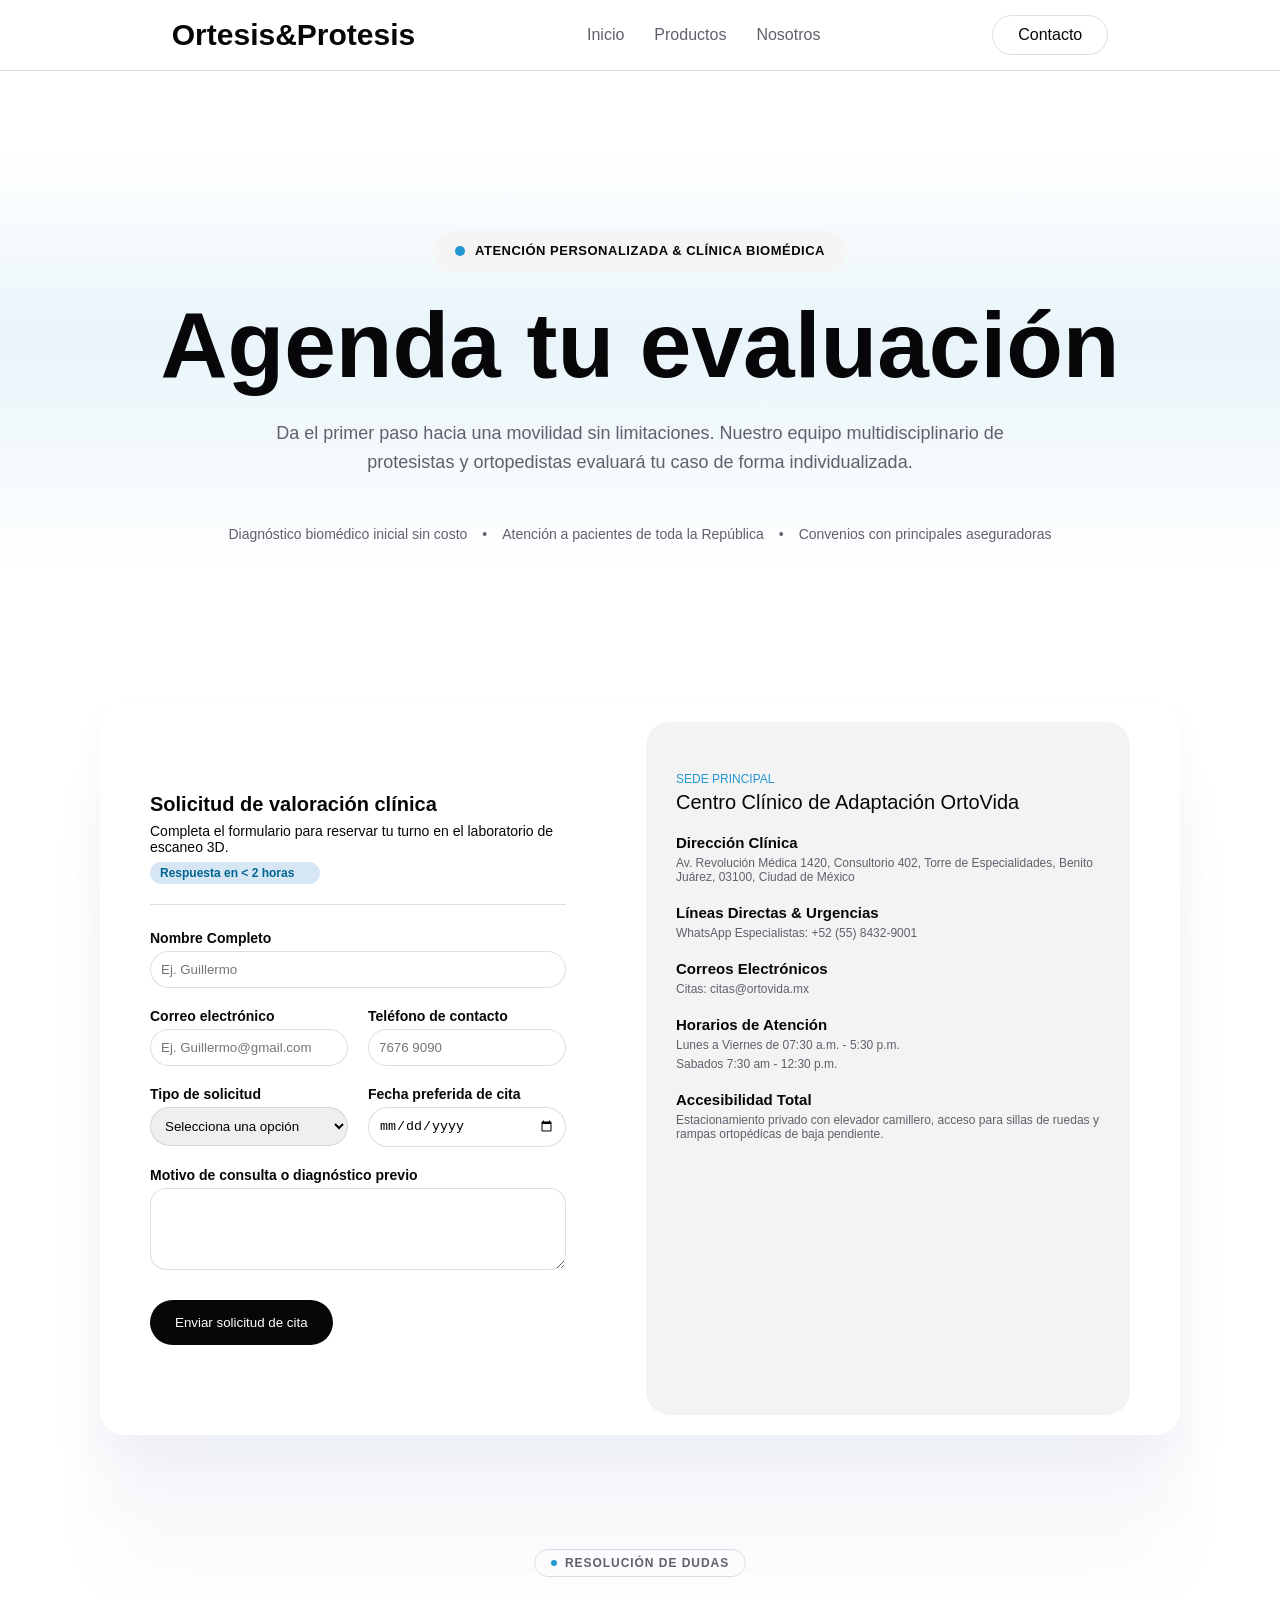
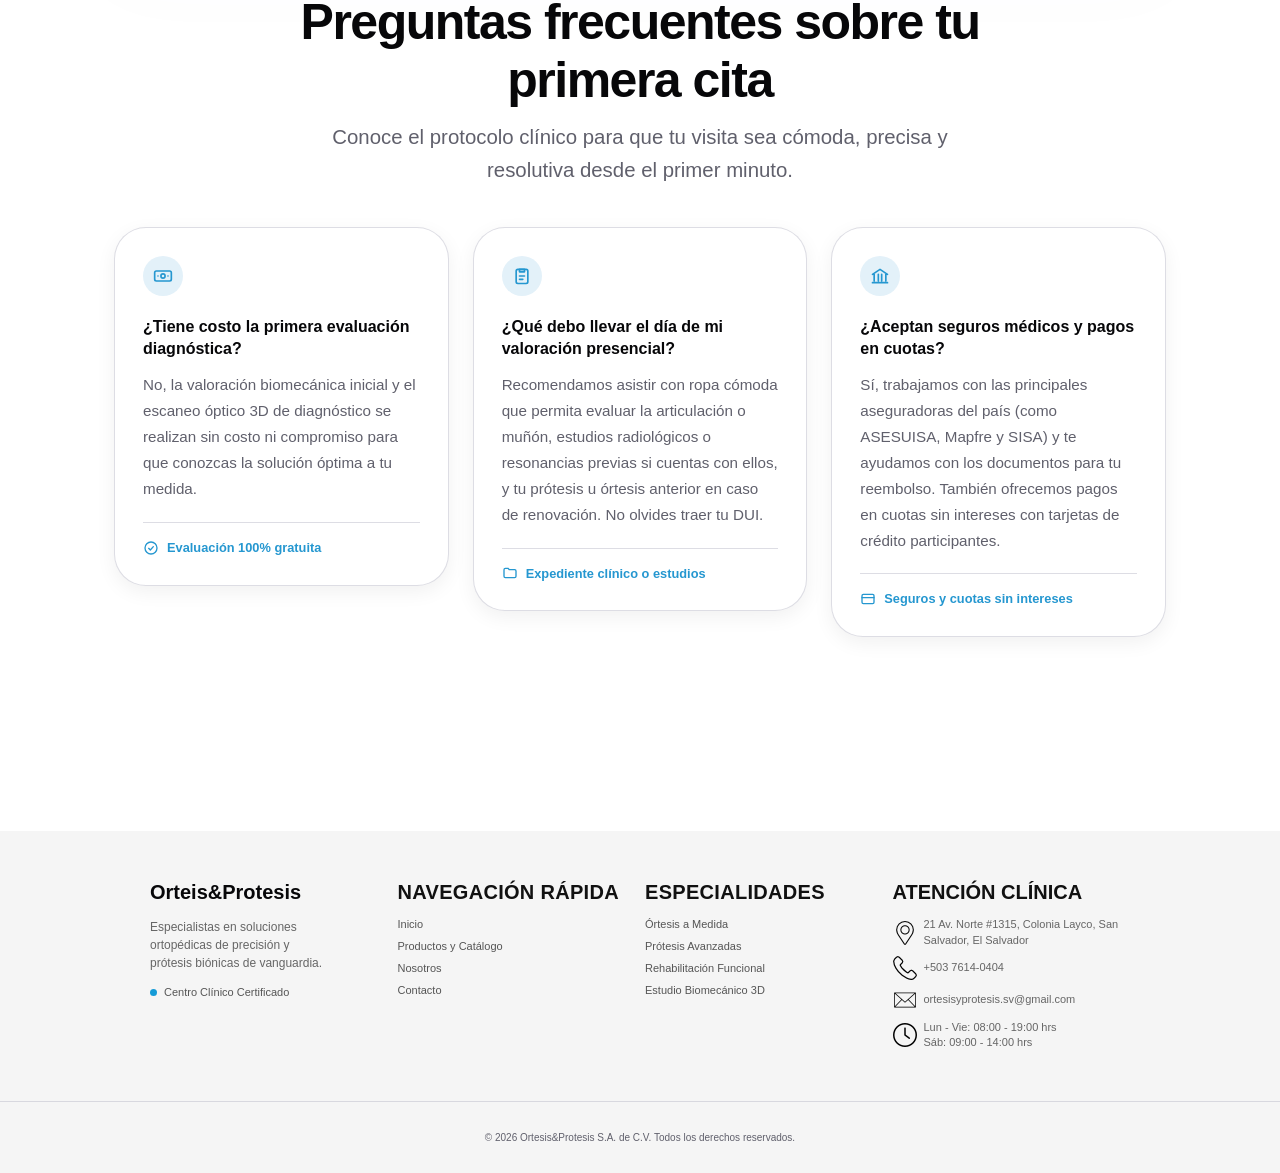
==== contacto.html @ 02fc5004 "first commit" ====
<!DOCTYPE html>
<html lang="es">

<head>
    <meta charset="UTF-8">
    <meta name="viewport" content="width=device-width, initial-scale=1.0">
    <title>Ortesis&Protesis</title>
    <link rel="stylesheet" href="css/base.css">
    <link rel="stylesheet" href="css/contacto.css">
</head>

<body>
    <header>
        <h3>Ortesis&Protesis</h3>
        <input type="checkbox" id="menu-toggle" class="menu-toggle">
        <label for="menu-toggle" class="hamburger">
            <span></span>
            <span></span>
            <span></span>
        </label>
        <nav>
            <ul>
                <li><a class="nav-link" href="index.html">Inicio</a></li>
                <li><a class="nav-link" href="productos.html">Productos</a></li>
                <li><a class="nav-link" href="nosotros.html">Nosotros</a></li>
            </ul>
        </nav>

        <a href="#" class="nav-link button" id="">Contacto</a>
    </header>

    <section class="cta-banner">
        <div class="blur-button">
            <div></div>
            <p>Atención personalizada & clínica biomédica</p>
        </div>
        <h1>Agenda tu evaluación</h2>
            <p>Da el primer paso hacia una movilidad sin limitaciones. Nuestro equipo
                multidisciplinario de protesistas y ortopedistas evaluará tu caso de forma individualizada.</p>
            <div class="cta-beneficios">
                <span>Diagnóstico biomédico inicial sin costo</span>
                <span>•</span>
                <span>Atención a pacientes de toda la República</span>
                <span>•</span>
                <span>Convenios con principales aseguradoras</span>
            </div>
    </section>

    <section class="formulario">
        <div class="container">

            <div class="form">
                <div class="encabezado">
                    <h3>Solicitud de valoración clínica</h3>
                    <p>Completa el formulario para reservar tu turno en el laboratorio de escaneo 3D.</p>
                    <span>Respuesta en < 2 horas</span>
                </div>
                <div>
           
                    <form action="" method="POST">
                        
                        <div class="inputs">
                            <label for="nombre">Nombre Completo</label>
                            <input type="text" id="nombre" name="nombre" placeholder="Ej. Guillermo" required>
                        </div>

                        <div class="fila-inputs">
                            <div class="inputs">
                                <label for="correo">Correo electrónico</label>
                                <input type="email" id="correo" name="correo" placeholder="Ej. Guillermo@gmail.com" required>
                            </div>
                            <div class="inputs">
                                <label for="telefono">Teléfono de contacto</label>
                                <input type="tel" id="telefono" name="telefono" placeholder="7676 9090" required>
                            </div>
                        </div>

                        <div class="fila-inputs">
                            <div class="inputs">
                                <label for="tipo_solicitud">Tipo de solicitud</label>
                                <select id="tipo_solicitud" name="tipo_solicitud" required>
                                    <option value="" selected disabled>Selecciona una opción</option>
                                    <option value="1">Conusulta de medidas</option>
                                    <option value="2">Consulta con especialista</option>
                                    <option value="3">Consulta de precios</option>
                                </select>
                            </div>
                            <div class="inputs">
                                <label for="fecha_cita">Fecha preferida de cita</label>
                                <input type="date" id="fecha_cita" name="fecha_cita" required>
                            </div>
                        </div>

                        <div class="inputs">
                            <label for="motivo">Motivo de consulta o diagnóstico previo</label>
                            <textarea id="motivo" name="motivo" rows="4"></textarea>
                        </div>

                        <button type="submit">Enviar solicitud de cita</button>
                    </form>
                    <span></span>
                </div>
            </div>

            <div class="info-form">
                <div>
                    <p>SEDE PRINCIPAL</p>
                    <h3>Centro Clínico de Adaptación OrtoVida</h3>
                </div>
                <div>
                    <h6>Dirección Clínica</h6>
                    <p>Av. Revolución Médica 1420, Consultorio 402, Torre de Especialidades, Benito Juárez, 03100, Ciudad de México</p>
                </div>
                <div>
                    <h6>Líneas Directas & Urgencias</h6>
                    <p>WhatsApp Especialistas: +52 (55) 8432-9001</p>
                </div>
                <div>
                    <h6>Correos Electrónicos</h6>
                    <p>Citas: citas@ortovida.mx</p>
                </div>
                <div>
                    <h6>Horarios de Atención</h6>
                    <p>Lunes a Viernes de 07:30 a.m. - 5:30 p.m.</p>
                    <p>Sabados 7:30 am - 12:30 p.m. </p>
                </div>
                <div>
                    <h6>Accesibilidad Total</h6>
                    <p>Estacionamiento privado con elevador camillero, acceso para sillas de ruedas y rampas ortopédicas de baja pendiente.</p>
                </div>
                <iframe
                    src="https://www.google.com/maps/embed?pb=!1m18!1m12!1m3!1d62017.72610389968!2d-89.27735395136718!3d13.711915400000006!2m3!1f0!2f0!3f0!3m2!1i1024!2i768!4f13.1!3m3!1m2!1s0x8f63310952198483%3A0xbe23438e7cc1a178!2sOrtesis%20y%20Pr%C3%B3tesis%20de%20El%20Salvador!5e0!3m2!1ses!2ssv!4v1790892753032!5m2!1ses!2ssv"
                    width="424" height="200" style="border:0;" allowfullscreen="" loading="lazy"
                    referrerpolicy="strict-origin-when-cross-origin"></iframe>
            </div>

        </div>
    </section>

    <section id="faq" class="faq">
        <div class="faq-encabezado">
            <p class="faq-etiqueta"><span class="faq-punto"></span>Resolución de dudas</p>
            <h2>Preguntas frecuentes sobre tu primera cita</h2>
            <p class="faq-subtitulo">Conoce el protocolo clínico para que tu visita sea cómoda,
                precisa y resolutiva desde el primer minuto.</p>
        </div>

        <div class="faq-grid">

            <article class="faq-card">
                <div class="faq-icono" aria-hidden="true">
                    <svg viewBox="0 0 24 24" width="20" height="20" fill="none" stroke="currentColor" stroke-width="2"
                        stroke-linecap="round" stroke-linejoin="round">
                        <rect x="2" y="6" width="20" height="12" rx="2" />
                        <circle cx="12" cy="12" r="2.5" />
                        <path d="M6 12h.01M18 12h.01" />
                    </svg>
                </div>
                <h3>¿Tiene costo la primera evaluación diagnóstica?</h3>
                <p>No, la valoración biomecánica inicial y el escaneo óptico 3D de diagnóstico
                    se realizan sin costo ni compromiso para que conozcas la solución óptima a tu medida.</p>
                <p class="faq-chip">
                    <svg viewBox="0 0 24 24" width="16" height="16" fill="none" stroke="currentColor" stroke-width="2"
                        stroke-linecap="round" stroke-linejoin="round" aria-hidden="true">
                        <circle cx="12" cy="12" r="9" />
                        <path d="m8.5 12.5 2.5 2.5 4.5-5" />
                    </svg>
                    Evaluación 100% gratuita
                </p>
            </article>

            <article class="faq-card">
                <div class="faq-icono" aria-hidden="true">
                    <svg viewBox="0 0 24 24" width="20" height="20" fill="none" stroke="currentColor" stroke-width="2"
                        stroke-linecap="round" stroke-linejoin="round">
                        <rect x="5" y="4" width="14" height="17" rx="2" />
                        <path d="M9 4h6v3H9zM9 12h6M9 16h4" />
                    </svg>
                </div>
                <h3>¿Qué debo llevar el día de mi valoración presencial?</h3>
                <p>Recomendamos asistir con ropa cómoda que permita evaluar la articulación o
                    muñón, estudios radiológicos o resonancias previas si cuentas con ellos, y tu
                    prótesis u órtesis anterior en caso de renovación. No olvides traer tu DUI.</p>
                <p class="faq-chip">
                    <svg viewBox="0 0 24 24" width="16" height="16" fill="none" stroke="currentColor" stroke-width="2"
                        stroke-linecap="round" stroke-linejoin="round" aria-hidden="true">
                        <path d="M3 7a2 2 0 0 1 2-2h4l2 2h8a2 2 0 0 1 2 2v8a2 2 0 0 1-2 2H5a2 2 0 0 1-2-2z" />
                    </svg>
                    Expediente clínico o estudios
                </p>
            </article>

            <article class="faq-card">
                <div class="faq-icono" aria-hidden="true">
                    <svg viewBox="0 0 24 24" width="20" height="20" fill="none" stroke="currentColor" stroke-width="2"
                        stroke-linecap="round" stroke-linejoin="round">
                        <path d="M3 10 12 4l9 6M5 10v8M10 10v8M14 10v8M19 10v8M3 20h18" />
                    </svg>
                </div>
                <h3>¿Aceptan seguros médicos y pagos en cuotas?</h3>
                <p>Sí, trabajamos con las principales aseguradoras del país (como ASESUISA,
                    Mapfre y SISA) y te ayudamos con los documentos para tu reembolso. También
                    ofrecemos pagos en cuotas sin intereses con tarjetas de crédito participantes.</p>
                <p class="faq-chip">
                    <svg viewBox="0 0 24 24" width="16" height="16" fill="none" stroke="currentColor" stroke-width="2"
                        stroke-linecap="round" stroke-linejoin="round" aria-hidden="true">
                        <rect x="3" y="5" width="18" height="14" rx="2" />
                        <path d="M3 10h18" />
                    </svg>
                    Seguros y cuotas sin intereses
                </p>
            </article>

        </div>
    </section>

    <footer class="footer">

        <div class="footer-brand">
            <h3>Orteis&Protesis</h3>

            <p>
                Especialistas en soluciones ortopédicas de precisión y prótesis
                biónicas de vanguardia.
            </p>

            <div class="footer-certified">
                <span></span>
                Centro Clínico Certificado
            </div>
        </div>

        <div class="footer-column">
            <h3>NAVEGACIÓN RÁPIDA</h3>
            <a href="index.html">Inicio</a>
            <a href="productos.html">Productos y Catálogo</a>
            <a href="#">Nosotros</a>
            <a href="contacto.html">Contacto</a>
        </div>

        <div class="footer-column">
            <h3>ESPECIALIDADES</h3>
            <a href="productos.html">Órtesis a Medida</a>
            <a href="productos.html">Prótesis Avanzadas</a>
            <a href="productos.html">Rehabilitación Funcional</a>
            <a href="productos.html">Estudio Biomecánico 3D</a>
        </div>

        <div class="footer-contact">
            <h3>ATENCIÓN CLÍNICA</h3>

            <div class="footer-contact-item">
                <img src="img/footer/direcc.png" alt="direccion">

                <span>21 Av. Norte #1315, Colonia Layco, San Salvador, El Salvador</span>
            </div>

            <div class="footer-contact-item">
                <img src="img/footer/telefono.png" alt="icono de teléfono">

                <span>+503 7614-0404</span>
            </div>

            <div class="footer-contact-item">
                <img src="img/footer/email.png" alt="icono de teléfono">

                <span>ortesisyprotesis.sv@gmail.com</span>
            </div>

            <div class="footer-contact-item">
                <img src="img/footer/reloj.png" alt="">

                <span>Lun - Vie: 08:00 - 19:00 hrs<br>
                    Sáb: 09:00 - 14:00 hrs</span>
            </div>
        </div>
    </footer>
    <div class="derechos">
        <p>© 2026 Ortesis&Protesis S.A. de C.V. Todos los derechos reservados.</p>
    </div>
</body>

</html>
---- css/base.css ----
:root {
    --color-primary: #070709;
    --color-secondary: #60606C;
    --color-tertiary: #2597D0;
    --color-neutral: #FFFFFF;
    --font-heading: "Plus Jakarta Sans", sans-serif;
    --font-body: "Inter", sans-serif;
    --font-label: "Inter", sans-serif;
    --color-text-primary: #070709;
    --color-text-secondary: #60606C;
    --color-text-light: #FFFFFF;
    --color-danger: #D62828;
    --color-background: #FFFFFF;
    --color-background-secondary: #F5F5F5;
    --color-border: #bebecc86;
    --radius-small: 8px;
    --radius-medium: 16px;
    --radius-large: 24px;
    --radius-pill: 999px;
    --size-tittle-primary: 100px
}

html {
    overscroll-behavior: none;
}

* {
    box-sizing: border-box;
}

body {
    font-family: var(--font-body);
    color: var(--color-text-primary);
    background-color: var(--color-background);
    margin: 0;
    padding: 0;
}

header {
    display: flex;
    justify-content: space-evenly;
    align-items: center;
    padding: 15px 0;
    border-bottom: 1px solid var(--color-border);
}

header>* {
    display: inline-block;
    margin: 0px;
}

nav>ul {
    display: flex;
    justify-content: center;
    align-items: center;
    gap: 30px;
    list-style: none;
    margin: 0;
    padding: 0;
}

.nav-link {
    text-decoration: none;
    color: var(--color-secondary);
    transition: transform 0.3s ease;
    display: inline-block;
}

.button {
    border: 1px solid var(--color-border);
    padding: 10px 25px;
    border-radius: var(--radius-large);
    color: var(--color-text-primary);
}

.nav-link:hover {
    color: var(--color-text-primary);
    transform: scale(1.17);
}

.button:hover {
    background-color: var(--color-primary);
    color: var(--color-text-light);
}

h1,
h2,
h3 {
    font-family: var(--font-heading);
}

h1 {
    font-size: clamp(2.7rem, 1rem + 6vw, 6.25rem) !important;
}

h2 {
    font-size: clamp(2rem, 1.25rem + 2.5vw, 3.125rem) !important;
}

h3 {
    font-size: clamp(1.5rem, 1rem + 1.5vw, 1.875rem) !important;
}

p {
    font-size: clamp(1rem, 0.875rem + 0.5vw, 2.125rem);
}



.menu-toggle {
    display: none;
}

.hamburger {
    display: none;
    flex-direction: column;
    justify-content: space-between;
    width: 28px;
    height: 20px;
    cursor: pointer;
    z-index: 20;
}

.hamburger span {
    display: block;
    height: 3px;
    width: 100%;
    background-color: var(--color-primary);
    border-radius: 2px;
    transition: transform 0.3s ease, opacity 0.3s ease;
}

.menu-toggle:checked~.hamburger span:nth-child(1) {
    transform: translateY(8.5px) rotate(45deg);
}

.menu-toggle:checked~.hamburger span:nth-child(2) {
    opacity: 0;
}

.menu-toggle:checked~.hamburger span:nth-child(3) {
    transform: translateY(-8.5px) rotate(-45deg);
}

.footer {
    width: 100%;
    padding: 50px 150px;
    display: grid;
    grid-template-columns: repeat(4, 1fr);
    gap: 10px;
    box-sizing: border-box;
    font-family: var(--font-body);
    background-color: #F5F5F5;
    margin-top: 130px;
}

.footer-brand {
    display: flex;
    flex-direction: column;
    gap: 14px;
}

.footer-brand h3 {
    display: inline-block;
    margin: 0px;
    font-size: 20px !important;
}


.footer-brand p {
    max-width: 180px;
    margin: 0;
    font-size: 12px;
    line-height: 1.5;
    color: #666;
}

.footer-certified {
    display: flex;
    align-items: center;
    gap: 7px;
    font-size: 11px;
    color: #555;
}

.footer-certified span {
    width: 7px;
    height: 7px;
    border-radius: 50%;
    background: #159bd7;
}

.footer-column {
    display: flex;
    flex-direction: column;
    gap: 10px;
}

.footer-column h3 {
    margin: 0 0 4px;
    font-size: 20px !important;
    font-weight: 700;
    letter-spacing: 0.3px;
    color: #111;

}

.footer-column a {
    text-decoration: none;
    font-size: 11px;
    color: #555;
    transition: color 0.2s ease;
}

.footer-column a:hover {
    color: #159bd7;
}

.footer-contact {
    display: flex;
    flex-direction: column;
    gap: 8px;
}

.footer-contact h3 {
    margin: 0 0 5px;
    font-size: 20px !important;
    font-weight: 700;
    color: #111;
}

.footer-contact-item {
    display: flex;
    align-items: center;
    gap: 7px;
    font-size: 11px;
    line-height: 1.4;
    color: #666;
}

.footer-contact-item i {
    color: #159bd7;
    font-size: 13px;
    margin-top: 1px;
}

.derechos {
    width: 100%;
    display: flex;
    align-items: center;
    justify-content: center;
    background-color: #F5F5F5;
    border-top: 1px solid var(--color-border);
    padding: 20px;
}

.derechos>p {

    font-size: 10px;
    color: var(--color-secondary);
}

@media (max-width: 768px) {
    header {
        justify-content: space-between;
        padding: 12px 20px;
        position: relative;
    }

    .hamburger {
        display: flex;
    }

    header>.button {
        display: none;
    }

    nav {
        position: absolute;
        top: 100%;
        left: 0;
        width: 100%;
        background-color: var(--color-background);
        border-bottom: 2px solid var(--color-border);
        max-height: 0;
        overflow: hidden;
        transition: max-height 0.35s ease;
    }

    nav>ul {
        flex-direction: column;
        align-items: flex-start;
        gap: 0;
        padding: 10px 20px;
    }

    nav>ul li {
        width: 100%;
        padding: 12px 0;
        border-bottom: 1px solid var(--color-background-secondary);
    }

    .menu-toggle:checked~nav {
        max-height: 300px;
        z-index: 2;
    }
}



@media (max-width: 800px) {
    .footer {
        grid-template-columns: repeat(2, 1fr);
        gap: 35px;
        margin-top: 30px;
    }
}

@media (max-width: 500px) {
    .footer {
        grid-template-columns: 1fr;
        gap: 30px;
        padding: 30px 30px;
        margin-top: 30px;
    }

    .derechos {
        text-align: center;
    }

}
---- css/contacto.css ----
.cta-banner {
    width: 100%;
    max-width: 100%;
    margin: 80px 0;
    padding: 80px 20px;
    text-align: center;
    background: linear-gradient(to bottom, rgba(255, 255, 255, 0) 0%, rgba(37, 151, 208, 0.10) 40%, rgba(255, 255, 255, 0) 90%);
    border: none;
    border-radius: 0;
    box-shadow: none;
    display: flex;
    flex-direction: column;
    align-items: center;
    gap: 20px;
}

.cta-banner .blur-button {
    background: var(--color-background-secondary);
    border: none;
    border-radius: var(--radius-pill);
    padding: 10px 22px;
    display: inline-flex;
    align-items: center;
    gap: 10px;
    width: max-content;
    margin: 0 auto;
}

.cta-banner>* {
    max-width: 1200px;
    width: 100%
}

.cta-banner .blur-button>div {
    width: 10px;
    height: 10px;
    background: var(--color-tertiary);
    border-radius: 50%;
    flex-shrink: 0;
}

.cta-banner .blur-button p {
    text-transform: uppercase;
    font-size: 13px;
    font-weight: 700;
    color: var(--color-primary);
    margin: 0;
    letter-spacing: 0.5px;
}

.cta-banner h1 {
    font-family: var(--font-heading);
    font-size: clamp(2rem, 1.5vw + 1.5rem, 2.6rem);
    color: var(--color-primary);
    margin: 0;
}

.cta-banner p {
    max-width: 750px;
    margin: 0 auto;
    color: var(--color-text-secondary);
    font-size: 18px;
    line-height: 1.6;
}

.cta-beneficios {
    display: flex;
    justify-content: center;
    align-items: center;
    gap: 15px;
    flex-wrap: wrap;
    margin-top: 20px;
    font-size: 14px;
    color: var(--color-text-secondary);
    border-top: none;
    padding-top: 10px;
    width: 100%;
}

.cta-beneficios span {
    display: inline-flex;
    align-items: center;
}

.formulario {
    background-color: var(--color-neutral);
    margin: 50px 100px;
    margin-top: 0px;
}

.container {
    display: flex;
    align-items: center;
    justify-content: center;
    gap: 80px;
    padding: 20px 50px;
    box-shadow: 0px 17px 37px rgba(16, 55, 132, 0.03),
        0px 67px 67px rgba(16, 55, 132, 0.03),
        0px 150px 90px rgba(16, 55, 132, 0.02);
    border-radius: var(--radius-large);

}

.form {
    display: flex;
    flex-direction: column;
    flex-grow: 2;
    flex: 7;
}

.encabezado {
    display: flex;
    flex-direction: column;
    gap: 7px;
    margin-bottom: 25px;
    border-bottom: 1px solid var(--color-border);
    padding-bottom: 20px;
}

.encabezado>* {
    display: inline-block;
    margin: 0px;
}

.encabezado>h3 {
    font-size: 20px !important;
}

.encabezado>p {
    font-size: 14px !important;
}

.encabezado>span {
    background-color: #D7E6F5;
    color: #00658F;
    font-size: 12px !important;
    font-weight: bold;
    width: 170px;
    border-radius: var(--radius-pill);
    padding: 4px 10px;
}

.inputs {
    display: flex;
    flex-direction: column;
    width: 100%;
    gap: 5px;
    margin-bottom: 20px;
}

.inputs>label {
    font-size: 14px;
    font-weight: bold;
}

.inputs>input,
select,
textarea {
    border: 1.5px solid var(--color-border);
    padding: 10px 10px;
    border-radius: var(--radius-pill);
}

.fila-inputs {
    display: flex;
    gap: 20px;
    width: 100%;
}

.info-form {
    background-color: #F3F3F4;
    border-radius: var(--radius-large);
    padding: 50px 30px;
    flex: 3;
}

.info-form>div>h3 {
    font-size: 20px !important;
    font-weight: 500 !important;
}

.info-form>div:first-child>p {
    display: inline-block;
    margin: 0;
    padding: 0;
    color: var(--color-tertiary);
}

.info-form>div h6 {
    font-size: 15px;
}

.info-form>div p {
    font-size: 12px;
    color: var(--color-secondary);
}

.info-form>div>* {
    display: inline-block;
    margin: 0px;
}

.info-form>div {
    display: flex;
    flex-direction: column;
    gap: 5px;
    margin-bottom: 20px;
}

textarea {
    border-radius: var(--radius-medium);
}

button {
    background-color: var(--color-primary);
    border-radius: var(--radius-pill);
    color: var(--color-neutral);
    padding: 15px 25px;
    border: none;
    margin-top: 10px;
    cursor: pointer;
}

button:hover {
    background-color: var(--color-tertiary);
    transform: scale(1.05);
}

iframe {
    border-radius: var(--radius-medium);
}

.faq {
    max-width: 1100px;
    margin: 0 auto;
    padding: 64px 24px;
}

.faq-encabezado {
    text-align: center;
    max-width: 700px;
    margin: 0 auto 40px;
}

.faq-etiqueta {
    display: inline-flex;
    align-items: center;
    gap: 8px;
    margin: 0 0 16px;
    padding: 6px 16px;
    border: 1px solid var(--color-border);
    border-radius: var(--radius-pill);
    font-family: var(--font-label);
    font-size: 0.75rem;
    font-weight: 600;
    letter-spacing: 0.08em;
    text-transform: uppercase;
    color: var(--color-text-secondary);
}

.faq-punto {
    width: 6px;
    height: 6px;
    border-radius: 50%;
    background: var(--color-tertiary);
}

.faq-encabezado h2 {
    margin: 0 0 12px;
    letter-spacing: -0.03em;
}

.faq-subtitulo {
    margin: 0;
    line-height: 1.6;
    color: var(--color-text-secondary);
}

/* Tarjetas */
.faq-grid {
    display: grid;
    grid-template-columns: repeat(3, 1fr);
    gap: 24px;
    align-items: start;
    /* cada tarjeta mide lo que necesita su texto */
}

.faq-card {
    padding: 28px;
    background: var(--color-background);
    border: 1px solid var(--color-border);
    border-radius: 32px;
    box-shadow: 0 6px 20px rgba(7, 7, 9, 0.06);
}

.faq-icono {
    display: flex;
    align-items: center;
    justify-content: center;
    width: 40px;
    height: 40px;
    margin-bottom: 20px;
    border-radius: 50%;
    background: #E3F1F9;
    color: var(--color-tertiary);
}

.faq-card h3 {
    margin: 0 0 12px;
    font-size: 1rem !important;
    /* base.css fuerza el tamaÃ±o de h3 con !important */
    line-height: 1.4;
}

.faq-card p {
    margin: 0;
    font-size: 0.95rem;
    line-height: 1.7;
    color: var(--color-text-secondary);
}

.faq-card p.faq-chip {
    display: flex;
    align-items: center;
    gap: 8px;
    margin-top: 20px;
    padding-top: 16px;
    border-top: 1px solid var(--color-border);
    font-size: 0.8rem;
    font-weight: 600;
    line-height: 1.4;
    color: var(--color-tertiary);
}

@media (max-width: 956px) {

    .container {
        flex-direction: column;
    }

    .container {
        padding: 0px 20px;
    }

    .formulario {
        margin: 0px 0px;
    }

    .info-form {
        padding: 20px 30px;
        margin-bottom: 20px;
        text-align: center;
    }

    iframe {
        width: 100%;
    }

    .faq-grid {
        grid-template-columns: 1fr;
    }

}

@media (max-width: 768px) {
    .cta-banner {
        width: 100%;
        max-width: 100%;
        margin: 40px 0;
        padding: 50px 15px 70px 15px;
        box-sizing: border-box;
        background: linear-gradient(to bottom, rgba(255, 255, 255, 0) 0%, rgba(37, 151, 208, 0.12) 30%, rgba(255, 255, 255, 0) 85%);
        display: flex;
        flex-direction: column;
        align-items: center;
        text-align: center;
    }

    .cta-banner>* {
        width: 100%;
        max-width: 100%;
        margin-left: auto;
        margin-right: auto;
    }

    .cta-beneficios {
        flex-direction: column;
        gap: 8px;
        text-align: center;
    }

    .cta-beneficios span:nth-child(even) {
        display: none;
    }
}
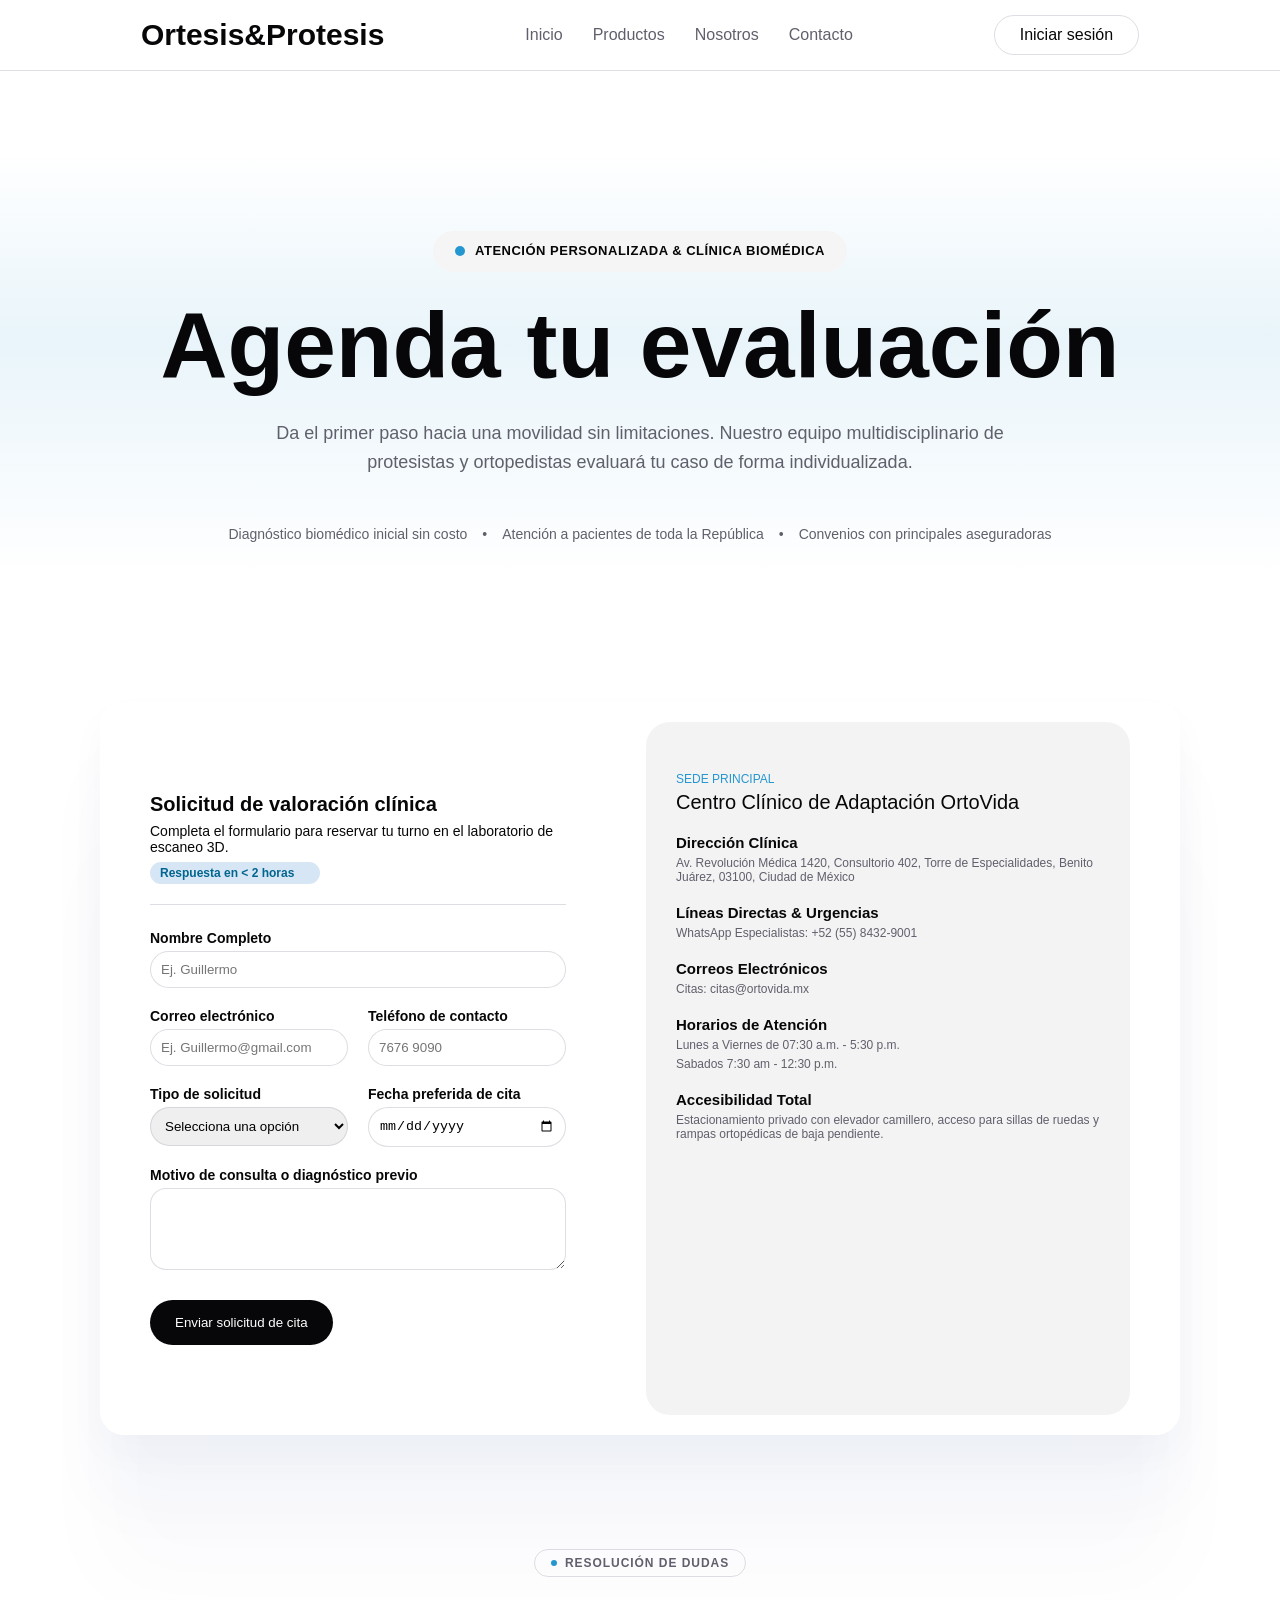
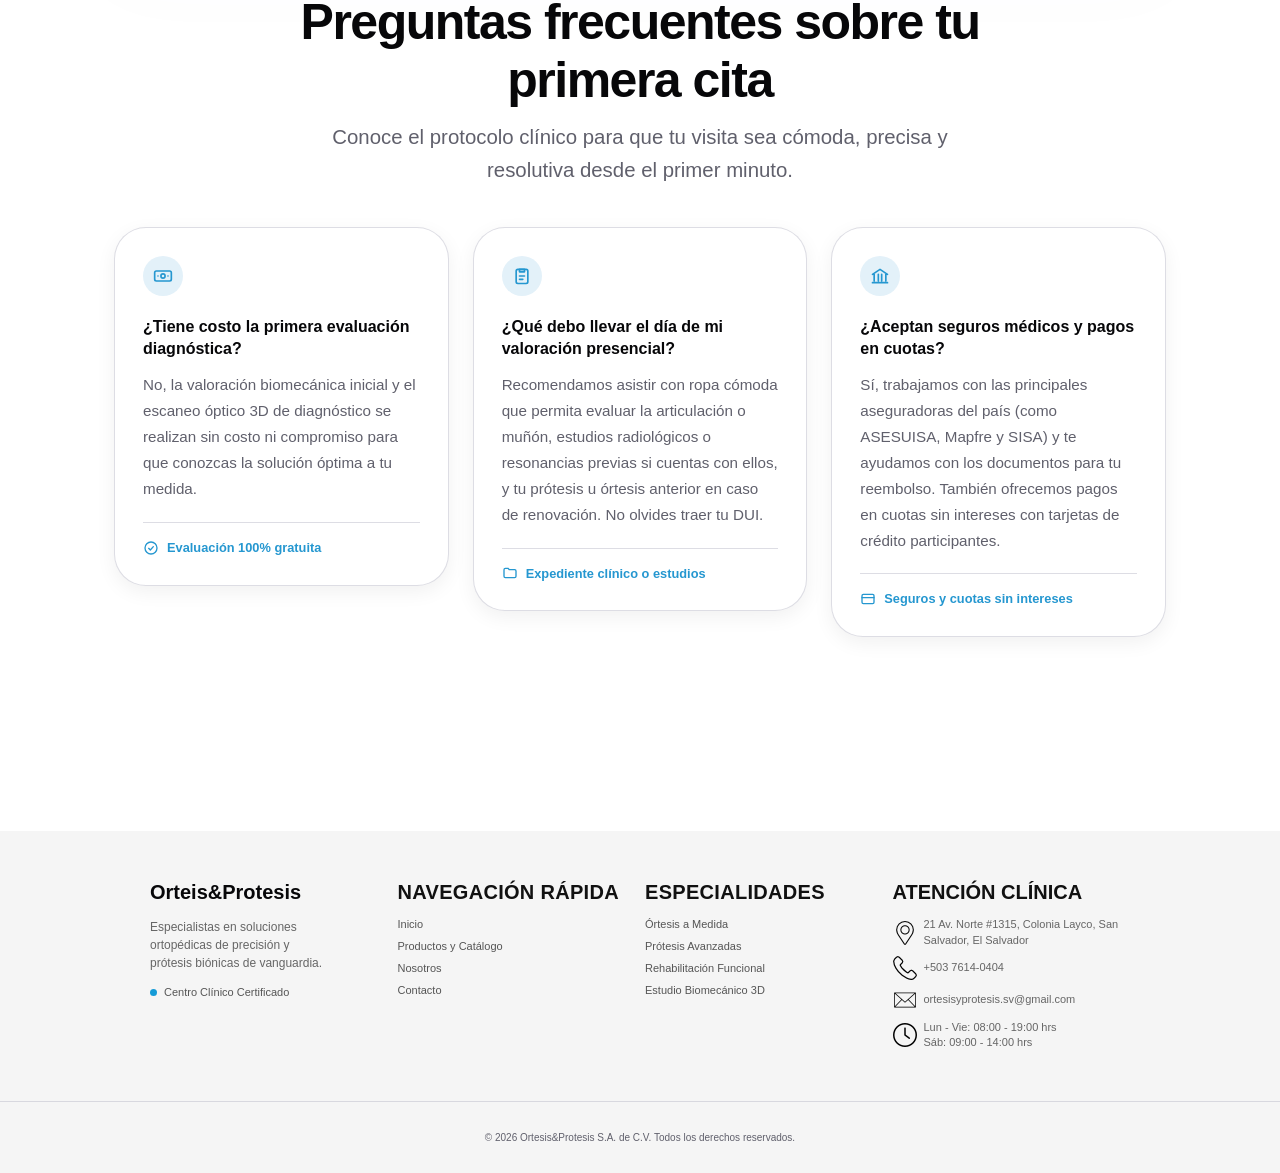
==== commit c3b96ea8: "feat(auth): agregar registro y login con roles" ====
--- a/contacto.html
+++ b/contacto.html
@@ -23,10 +23,10 @@
                 <li><a class="nav-link" href="index.html">Inicio</a></li>
                 <li><a class="nav-link" href="productos.html">Productos</a></li>
                 <li><a class="nav-link" href="nosotros.html">Nosotros</a></li>
+                <li><a class="nav-link" href="#">Contacto</a></li>
             </ul>
         </nav>
-
-        <a href="#" class="nav-link button" id="">Contacto</a>
+        <a href="login.html" class="nav-link button">Iniciar sesión</a>
     </header>
 
     <section class="cta-banner">
@@ -56,9 +56,9 @@
                     <span>Respuesta en < 2 horas</span>
                 </div>
                 <div>
-           
+
                     <form action="" method="POST">
-                        
+
                         <div class="inputs">
                             <label for="nombre">Nombre Completo</label>
                             <input type="text" id="nombre" name="nombre" placeholder="Ej. Guillermo" required>
@@ -67,7 +67,8 @@
                         <div class="fila-inputs">
                             <div class="inputs">
                                 <label for="correo">Correo electrónico</label>
-                                <input type="email" id="correo" name="correo" placeholder="Ej. Guillermo@gmail.com" required>
+                                <input type="email" id="correo" name="correo" placeholder="Ej. Guillermo@gmail.com"
+                                    required>
                             </div>
                             <div class="inputs">
                                 <label for="telefono">Teléfono de contacto</label>
@@ -109,7 +110,8 @@
                 </div>
                 <div>
                     <h6>Dirección Clínica</h6>
-                    <p>Av. Revolución Médica 1420, Consultorio 402, Torre de Especialidades, Benito Juárez, 03100, Ciudad de México</p>
+                    <p>Av. Revolución Médica 1420, Consultorio 402, Torre de Especialidades, Benito Juárez, 03100,
+                        Ciudad de México</p>
                 </div>
                 <div>
                     <h6>Líneas Directas & Urgencias</h6>
@@ -126,7 +128,8 @@
                 </div>
                 <div>
                     <h6>Accesibilidad Total</h6>
-                    <p>Estacionamiento privado con elevador camillero, acceso para sillas de ruedas y rampas ortopédicas de baja pendiente.</p>
+                    <p>Estacionamiento privado con elevador camillero, acceso para sillas de ruedas y rampas ortopédicas
+                        de baja pendiente.</p>
                 </div>
                 <iframe
                     src="https://www.google.com/maps/embed?pb=!1m18!1m12!1m3!1d62017.72610389968!2d-89.27735395136718!3d13.711915400000006!2m3!1f0!2f0!3f0!3m2!1i1024!2i768!4f13.1!3m3!1m2!1s0x8f63310952198483%3A0xbe23438e7cc1a178!2sOrtesis%20y%20Pr%C3%B3tesis%20de%20El%20Salvador!5e0!3m2!1ses!2ssv!4v1790892753032!5m2!1ses!2ssv"
